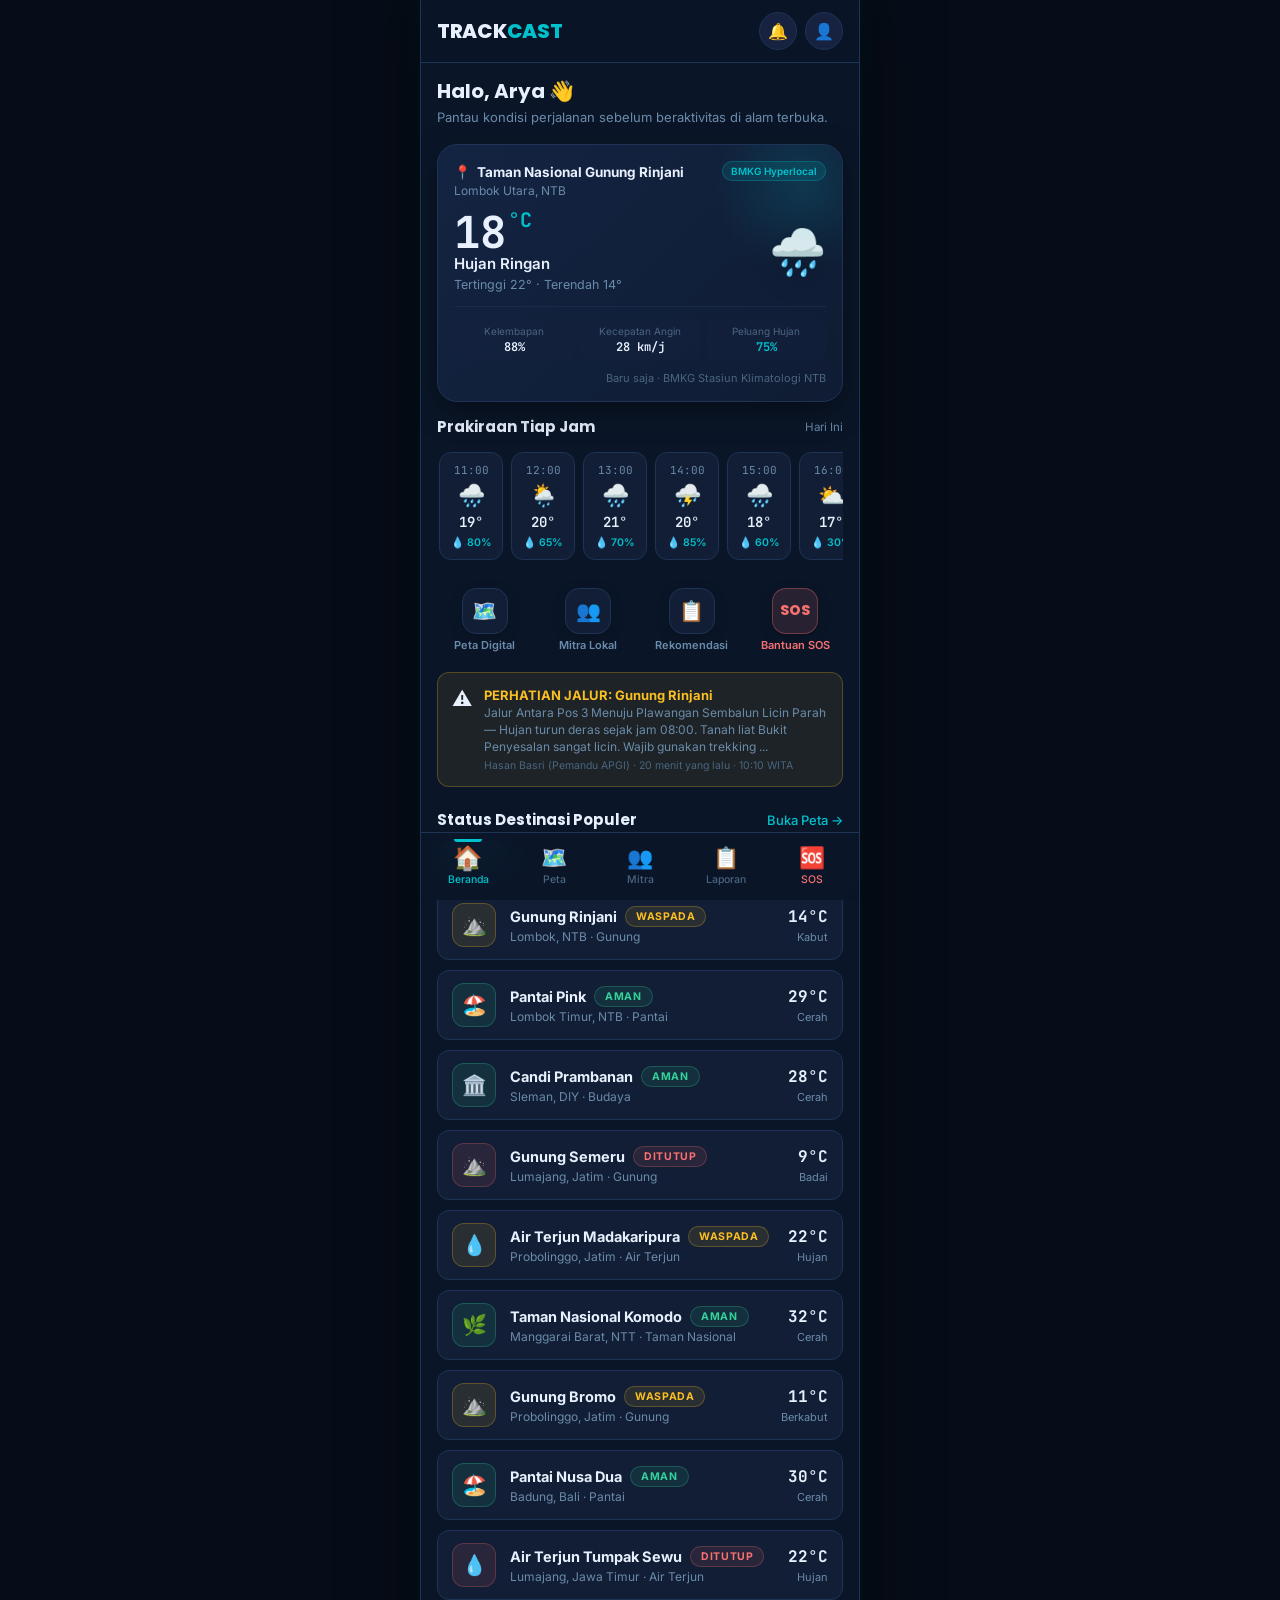
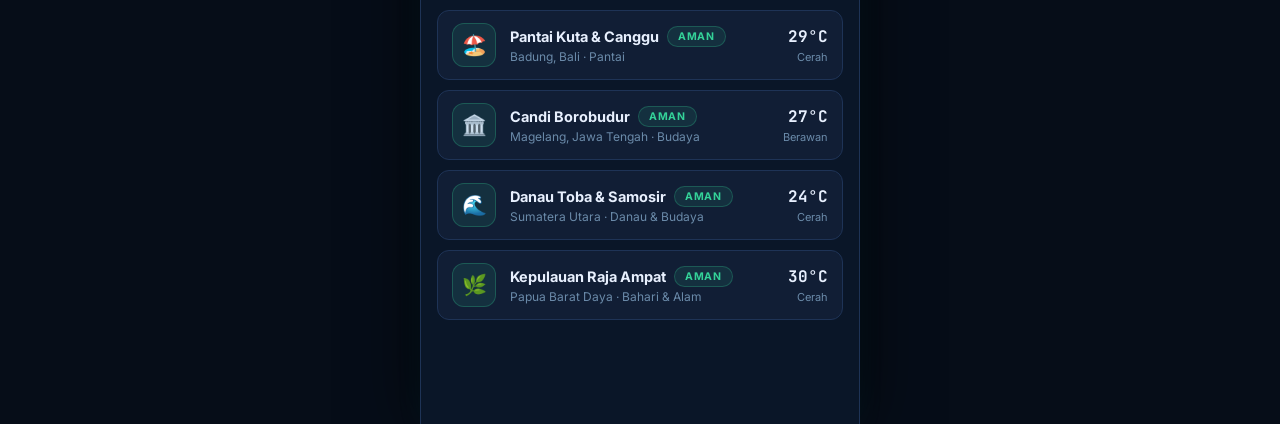
==== index.html @ e10a1518 "Initial commit: TrackCast delivery tracking application" ====
<!DOCTYPE html>
<html lang="id">
<head>
  <meta charset="UTF-8">
  <meta name="viewport" content="width=device-width, initial-scale=1.0, maximum-scale=1.0, user-scalable=no">
  <title>TrackCast — Beranda Keselamatan & Cuaca</title>
  <meta name="description" content="Pantau cuaca hyperlocal BMKG dan status keselamatan destinasi wisata secara real-time.">
  <link rel="stylesheet" href="assets/css/global.css">
  <link rel="stylesheet" href="assets/css/home.css">
</head>
<body>
  <div class="app-shell">

    <!-- App Bar -->
    <header class="app-bar">
      <div class="app-bar-brand">
        <span class="brand-track">TRACK</span><span class="brand-cast">CAST</span>
      </div>
      <div class="app-bar-actions">
        <button class="icon-btn" aria-label="Notifikasi">🔔</button>
        <a href="auth.html" class="icon-btn" aria-label="Profil Pengguna">👤</a>
      </div>
    </header>

    <!-- Main Content -->
    <main class="main-content">
      
      <!-- Greeting Header -->
      <section style="margin-bottom: 16px;">
        <h1 id="user-greeting" style="font-size: 20px; font-weight: 700; margin-bottom: 4px;">Halo, Arya Pratama 👋</h1>
        <p style="font-size: 13px; color: var(--text-dim);">Pantau kondisi perjalanan sebelum beraktivitas di alam terbuka.</p>
      </section>

      <!-- Weather Hero Card -->
      <section class="weather-hero-card">
        <div class="weather-header">
          <div>
            <div class="location-tag">
              <span>📍</span>
              <span id="weather-location">Memuat lokasi...</span>
            </div>
            <div class="location-sub" id="weather-region">Lombok Utara, NTB</div>
          </div>
          <span class="source-badge">BMKG Hyperlocal</span>
        </div>

        <div class="weather-main-row">
          <div>
            <div class="temp-large">
              <span id="weather-temp">--</span><span class="temp-unit">°C</span>
            </div>
            <div class="weather-condition-text" id="weather-condition">Memuat...</div>
            <div class="weather-range" id="weather-range">Tertinggi --° · Terendah --°</div>
          </div>
          <div class="weather-icon-lg" id="weather-icon">🌧️</div>
        </div>

        <div class="weather-metrics-grid">
          <div class="metric-item">
            <span class="metric-label">Kelembapan</span>
            <span class="metric-value" id="weather-humidity">--%</span>
          </div>
          <div class="metric-item">
            <span class="metric-label">Kecepatan Angin</span>
            <span class="metric-value" id="weather-wind">-- km/j</span>
          </div>
          <div class="metric-item">
            <span class="metric-label">Peluang Hujan</span>
            <span class="metric-value" id="weather-rain" style="color: var(--primary);">--%</span>
          </div>
        </div>
        
        <div style="margin-top: 10px; font-size: 11px; color: var(--text-muted); text-align: right;" id="weather-updated">
          Pembaruan BMKG
        </div>
      </section>

      <!-- Hourly Forecast -->
      <section>
        <div class="section-header">
          <h2 class="section-title">Prakiraan Tiap Jam</h2>
          <span style="font-size: 11.5px; color: var(--text-dim);">Hari Ini</span>
        </div>
        <div class="forecast-scroll-wrap" id="hourly-forecast-list">
          <!-- Filled dynamically by JS -->
        </div>
      </section>

      <!-- Quick Action Shortcuts -->
      <section>
        <div class="quick-action-grid">
          <a href="map.html" class="quick-action-item">
            <div class="quick-icon-box">🗺️</div>
            <span class="quick-label">Peta Digital</span>
          </a>
          <a href="partners.html" class="quick-action-item">
            <div class="quick-icon-box">👥</div>
            <span class="quick-label">Mitra Lokal</span>
          </a>
          <a href="reports.html" class="quick-action-item">
            <div class="quick-icon-box">📋</div>
            <span class="quick-label">Rekomendasi</span>
          </a>
          <a href="sos.html" class="quick-action-item sos">
            <div class="quick-icon-box">SOS</div>
            <span class="quick-label" style="color: var(--danger);">Bantuan SOS</span>
          </a>
        </div>
      </section>

      <!-- Alert Feed Banner -->
      <section id="home-alert-feed">
        <!-- Rendered by JS -->
      </section>

      <!-- Destinasi & Status Keselamatan -->
      <section>
        <div class="section-header">
          <h2 class="section-title">Status Destinasi Populer</h2>
          <a href="map.html" class="section-link">Buka Peta &rarr;</a>
        </div>

        <!-- Filter Chips -->
        <div class="chip-row" style="margin-bottom: 14px;">
          <button type="button" class="chip active" data-category="semua">Semua</button>
          <button type="button" class="chip" data-category="gunung">Gunung</button>
          <button type="button" class="chip" data-category="pantai">Pantai</button>
          <button type="button" class="chip" data-category="air_terjun">Air Terjun</button>
          <button type="button" class="chip" data-category="taman_nasional">Taman Nasional</button>
          <button type="button" class="chip" data-category="budaya">Budaya</button>
        </div>

        <!-- List Cards -->
        <div class="destination-list" id="destination-list">
          <!-- Populated by JS -->
        </div>
      </section>

    </main>

    <!-- Quick Destination Modal -->
    <div id="modal-overlay" class="modal-overlay" style="display: none;"></div>
    <div id="quick-dest-modal" class="modal-sheet" style="display: none;">
      <div class="sheet-handle"></div>
      <div style="display: flex; justify-content: space-between; align-items: flex-start; margin-bottom: 12px;">
        <div>
          <h3 id="modal-dest-name" style="font-size: 18px; margin-bottom: 2px;">Nama Destinasi</h3>
          <p id="modal-dest-region" style="font-size: 12.5px; color: var(--text-dim);">Wilayah</p>
        </div>
        <div id="modal-badge-container"></div>
      </div>

      <div style="background: var(--card-2); border-radius: var(--r); padding: 12px; margin-bottom: 14px; font-size: 13px;">
        <div style="display: flex; justify-content: space-between; margin-bottom: 6px;">
          <span style="color: var(--text-dim);">Kondisi Cuaca:</span>
          <span id="modal-dest-weather" style="font-weight: 600;">--</span>
        </div>
        <div style="display: flex; justify-content: space-between;">
          <span style="color: var(--text-dim);">Angin & Udara:</span>
          <span id="modal-dest-wind" style="font-weight: 600;">--</span>
        </div>
      </div>

      <div style="margin-bottom: 14px;">
        <div style="font-size: 12.5px; font-weight: 700; color: var(--text); margin-bottom: 4px;">Peringatan Operasional:</div>
        <div id="modal-dest-headline" style="font-size: 13px; color: var(--primary); font-weight: 600; margin-bottom: 6px;">--</div>
        <p id="modal-dest-notes" style="font-size: 12.5px; color: var(--text-dim); line-height: 1.5;">--</p>
      </div>

      <div id="modal-dest-source" style="font-size: 11px; color: var(--text-muted); margin-bottom: 18px;">
        Sumber: BMKG + Mitra
      </div>

      <div style="display: flex; gap: 10px;">
        <button type="button" class="btn btn-secondary" id="modal-close-btn" style="flex: 1;">Tutup</button>
        <a href="map.html" class="btn btn-primary" id="modal-go-map" style="flex: 1; text-align: center;">Lihat di Peta</a>
      </div>
    </div>

    <!-- Bottom Navigation -->
    <nav class="bottom-nav" aria-label="Navigasi Utama">
      <a href="index.html" class="nav-item active" aria-current="page">
        <span class="nav-icon">🏠</span>
        <span class="nav-label">Beranda</span>
      </a>
      <a href="map.html" class="nav-item">
        <span class="nav-icon">🗺️</span>
        <span class="nav-label">Peta</span>
      </a>
      <a href="partners.html" class="nav-item">
        <span class="nav-icon">👥</span>
        <span class="nav-label">Mitra</span>
      </a>
      <a href="reports.html" class="nav-item">
        <span class="nav-icon">📋</span>
        <span class="nav-label">Laporan</span>
      </a>
      <a href="sos.html" class="nav-item nav-item--sos">
        <span class="nav-icon">🆘</span>
        <span class="nav-label">SOS</span>
      </a>
    </nav>

  </div>

  <script src="assets/js/mock-data.js"></script>
  <script src="assets/js/home.js"></script>
</body>
</html>
---- assets/css/global.css ----
/* ══════════════════════════════════════════════════════════════════
   GLOBAL.CSS — TrackCast Design System
   Import this file first on every page, before page-specific CSS.
══════════════════════════════════════════════════════════════════ */

@import url('https://fonts.googleapis.com/css2?family=Poppins:wght@400;600;700;800&family=Inter:wght@400;500;600&family=JetBrains+Mono:wght@400;500&display=swap');

*, *::before, *::after { box-sizing: border-box; margin: 0; padding: 0; }

/* ── DESIGN TOKENS ─────────────────────────────────────────────── */
:root {
  /* Backgrounds */
  --bg:          #0A1628;
  --bg-mid:      #0D1B30;
  --card:        #111E35;
  --card-2:      #162240;
  --card-3:      #1A2F52;
  /* Borders */
  --border:      #1E3356;
  --border-2:    #243d68;
  /* Text */
  --text:        #E8F0FE;
  --text-dim:    #6B8BAA;
  --text-muted:  #4A6580;
  /* Brand */
  --primary:     #00C2CC;
  --primary-dk:  #0099A8;
  --primary-glow:rgba(0,194,204,0.18);
  /* Status */
  --safe:        #34D399;
  --safe-bg:     rgba(52,211,153,0.10);
  --safe-border: rgba(52,211,153,0.25);
  --warn:        #FBBF24;
  --warn-bg:     rgba(251,191,36,0.10);
  --warn-border: rgba(251,191,36,0.25);
  --danger:      #F87171;
  --danger-bg:   rgba(248,113,113,0.10);
  --danger-border:rgba(248,113,113,0.25);
  /* Radius */
  --r-xs:  6px;
  --r-sm:  8px;
  --r:     12px;
  --r-md:  14px;
  --r-lg:  20px;
  --r-xl:  24px;
  /* Shadows */
  --shadow-sm: 0 2px 8px rgba(0,0,0,0.3);
  --shadow:    0 4px 20px rgba(0,0,0,0.4);
  --shadow-lg: 0 8px 40px rgba(0,0,0,0.5);
  /* Z-index */
  --z-bar:   100;
  --z-nav:   100;
  --z-modal: 200;
  --z-toast: 300;
  /* Safe Area Insets */
  --sat: env(safe-area-inset-top, 0px);
  --sab: env(safe-area-inset-bottom, 0px);
  --sal: env(safe-area-inset-left, 0px);
  --sar: env(safe-area-inset-right, 0px);
  --app-max-width: 440px;
}

/* ── BASE ──────────────────────────────────────────────────────── */
html {
  font-size: 16px;
  scroll-behavior: smooth;
  -webkit-text-size-adjust: 100%;
}
html, body {
  height: 100%;
  font-family: 'Inter', sans-serif;
  background: #060D18;
  color: var(--text);
  -webkit-font-smoothing: antialiased;
  -moz-osx-font-smoothing: grayscale;
}
body {
  min-height: 100svh;
  overflow-x: hidden;
  background-color: #060D18;
}

/* Mobile tap ergonomics */
button, a, input, select, textarea {
  touch-action: manipulation;
  -webkit-tap-highlight-color: transparent;
}

/* ── TYPOGRAPHY ────────────────────────────────────────────────── */
h1, h2, h3 { font-family: 'Poppins', sans-serif; font-weight: 700; line-height: 1.2; }
h1 { font-size: 22px; }
h2 { font-size: 18px; }
h3 { font-size: 15px; font-weight: 600; }
p  { line-height: 1.6; }
a  { color: var(--primary); text-decoration: none; transition: opacity 0.2s; }
a:hover { opacity: 0.8; }
button { cursor: pointer; }

.mono { font-family: 'JetBrains Mono', monospace; }

/* ── BACKGROUND ────────────────────────────────────────────────── */
.bg-gradient {
  background:
    radial-gradient(ellipse 80% 50% at 50% -10%, rgba(0,194,204,0.09) 0%, transparent 60%),
    var(--bg);
}

/* ── APP SHELL (Mobile-first container) ─────────────────────────── */
.app-shell {
  display: flex;
  flex-direction: column;
  min-height: 100svh;
  width: 100%;
  max-width: var(--app-max-width);
  margin: 0 auto;
  position: relative;
  background: var(--bg);
  box-shadow: 0 0 60px rgba(0, 0, 0, 0.7), 0 0 25px rgba(0, 194, 204, 0.07);
  border-left: 1px solid var(--border);
  border-right: 1px solid var(--border);
}

@media (max-width: 480px) {
  .app-shell {
    max-width: 100%;
    border-left: none;
    border-right: none;
    box-shadow: none;
  }
}

/* ── APP BAR ───────────────────────────────────────────────────── */
.app-bar {
  position: sticky;
  top: 0;
  z-index: var(--z-bar);
  display: flex;
  align-items: center;
  justify-content: space-between;
  padding: calc(12px + var(--sat)) 16px 12px;
  background: rgba(10,22,40,0.92);
  backdrop-filter: blur(16px);
  -webkit-backdrop-filter: blur(16px);
  border-bottom: 1px solid var(--border);
}
.app-bar-brand {
  font-family: 'Poppins', sans-serif;
  font-size: 20px;
  font-weight: 800;
  letter-spacing: -0.3px;
  line-height: 1;
}
.brand-track { color: var(--text); }
.brand-cast  { color: var(--primary); }
.app-bar-title {
  font-family: 'Poppins', sans-serif;
  font-size: 17px;
  font-weight: 700;
  flex: 1;
  text-align: center;
}
.app-bar-actions { display: flex; gap: 8px; align-items: center; }

.icon-btn {
  width: 38px; height: 38px;
  display: flex; align-items: center; justify-content: center;
  background: var(--card-2);
  border: 1px solid var(--border);
  border-radius: 50%;
  font-size: 16px;
  transition: background 0.2s, border-color 0.2s;
  flex-shrink: 0;
}
.icon-btn:hover { background: var(--card-3); border-color: var(--border-2); }

/* ── MAIN CONTENT ──────────────────────────────────────────────── */
.main-content {
  flex: 1;
  padding: 16px 16px calc(84px + var(--sab));
  overflow-y: auto;
  -webkit-overflow-scrolling: touch;
}

/* ── BOTTOM NAVIGATION ─────────────────────────────────────────── */
.bottom-nav {
  position: fixed;
  bottom: 0;
  left: 50%;
  transform: translateX(-50%);
  width: 100%;
  max-width: var(--app-max-width);
  z-index: var(--z-nav);
  display: flex;
  background: rgba(11,21,40,0.96);
  backdrop-filter: blur(16px);
  -webkit-backdrop-filter: blur(16px);
  border-top: 1px solid var(--border);
  padding: 6px 4px calc(8px + var(--sab));
  border-left: 1px solid var(--border);
  border-right: 1px solid var(--border);
}

@media (max-width: 480px) {
  .bottom-nav {
    left: 0;
    transform: none;
    max-width: 100%;
    border-left: none;
    border-right: none;
  }
}

.nav-item {
  flex: 1;
  display: flex;
  min-height: 48px;
  flex-direction: column;
  align-items: center;
  gap: 3px;
  padding: 6px 4px;
  text-decoration: none;
  position: relative;
}
.nav-icon  { font-size: 21px; transition: transform 0.2s; display: block; }
.nav-label {
  font-size: 10.5px;
  font-weight: 500;
  color: var(--text-muted);
  transition: color 0.2s;
}
.nav-item.active .nav-label { color: var(--primary); }
.nav-item.active .nav-icon  { transform: scale(1.12); }
.nav-item.active::before {
  content: '';
  position: absolute;
  top: 0; left: 50%; transform: translateX(-50%);
  width: 28px; height: 2.5px;
  background: var(--primary);
  border-radius: 0 0 3px 3px;
}
.nav-item--sos .nav-label { color: var(--danger); }
.nav-item--sos.active::before { background: var(--danger); }
.nav-item--sos.active .nav-label { color: var(--danger); }

/* ── STATUS BADGE ──────────────────────────────────────────────── */
.badge {
  display: inline-flex;
  align-items: center;
  gap: 4px;
  padding: 3px 10px;
  border-radius: 20px;
  font-size: 10.5px;
  font-weight: 700;
  letter-spacing: 0.06em;
  text-transform: uppercase;
  flex-shrink: 0;
}
.badge--safe   { background: var(--safe-bg);   color: var(--safe);   border: 1px solid var(--safe-border); }
.badge--warn   { background: var(--warn-bg);   color: var(--warn);   border: 1px solid var(--warn-border); }
.badge--danger { background: var(--danger-bg); color: var(--danger); border: 1px solid var(--danger-border); }
.badge--info   { background: var(--primary-glow); color: var(--primary); border: 1px solid rgba(0,194,204,0.25); }
.badge--ai     { background: linear-gradient(135deg,rgba(0,194,204,0.15),rgba(100,60,200,0.1));
                 color: var(--primary); border: 1px solid rgba(0,194,204,0.25); }

/* ── CARD ──────────────────────────────────────────────────────── */
.card {
  background: var(--card);
  border: 1px solid var(--border);
  border-radius: var(--r-md);
  overflow: hidden;
  transition: border-color 0.2s, transform 0.2s;
}
.card:hover { border-color: var(--border-2); }
.card-body  { padding: 16px; }

/* ── SECTION HEADER ────────────────────────────────────────────── */
.section-header {
  display: flex;
  align-items: center;
  justify-content: space-between;
  margin-bottom: 12px;
}
.section-title { font-size: 15px; font-weight: 700; }
.section-link  { font-size: 13px; color: var(--primary); font-weight: 500; }

/* ── CHIP FILTER ROW ───────────────────────────────────────────── */
.chip-row {
  display: flex;
  gap: 8px;
  overflow-x: auto;
  scrollbar-width: none;
  padding-bottom: 4px;
  -ms-overflow-style: none;
}
.chip-row::-webkit-scrollbar { display: none; }
.chip {
  flex-shrink: 0;
  padding: 7px 14px;
  border-radius: 20px;
  font-size: 13px;
  font-weight: 500;
  border: 1.5px solid var(--border);
  background: var(--card-2);
  color: var(--text-dim);
  transition: all 0.2s;
  white-space: nowrap;
}
.chip.active {
  background: var(--primary);
  border-color: var(--primary);
  color: #001820;
  font-weight: 600;
}
.chip:hover:not(.active) { border-color: var(--border-2); color: var(--text); }

/* ── SEARCH BAR ────────────────────────────────────────────────── */
.search-bar {
  display: flex;
  align-items: center;
  gap: 10px;
  background: var(--card-2);
  border: 1.5px solid var(--border);
  border-radius: var(--r);
  padding: 11px 14px;
  transition: border-color 0.2s;
}
.search-bar:focus-within { border-color: var(--primary); box-shadow: 0 0 0 3px var(--primary-glow); }
.search-bar input {
  flex: 1; background: none; border: none; outline: none;
  color: var(--text); font-family: 'Inter', sans-serif; font-size: 14px;
}
.search-bar input::placeholder { color: var(--text-muted); }
.search-icon { font-size: 16px; color: var(--text-muted); flex-shrink: 0; }

/* ── HORIZONTAL SCROLL ─────────────────────────────────────────── */
.scroll-x {
  display: flex; gap: 12px;
  overflow-x: auto; scrollbar-width: none;
  padding-bottom: 4px; -ms-overflow-style: none;
}
.scroll-x::-webkit-scrollbar { display: none; }

/* ── DATA SOURCE ────────────────────────────────────────────────── */
.data-source {
  font-family: 'JetBrains Mono', monospace;
  font-size: 10px; color: var(--text-muted);
  letter-spacing: 0.02em;
}

/* ── DIVIDER ───────────────────────────────────────────────────── */
.divider { height: 1px; background: var(--border); margin: 16px 0; }

/* ── MODAL / BOTTOM SHEET ──────────────────────────────────────── */
.modal-overlay {
  position: fixed; inset: 0;
  background: rgba(5,12,25,0.75);
  backdrop-filter: blur(4px);
  -webkit-backdrop-filter: blur(4px);
  z-index: var(--z-modal);
}
.modal-sheet {
  position: fixed;
  bottom: 0;
  left: 50%;
  transform: translateX(-50%);
  width: 100%;
  max-width: var(--app-max-width);
  background: var(--card);
  border-radius: var(--r-xl) var(--r-xl) 0 0;
  border-top: 1px solid var(--border-2);
  padding: 16px 20px 36px;
  z-index: calc(var(--z-modal) + 1);
  max-height: 88svh;
  overflow-y: auto;
  box-shadow: 0 -8px 30px rgba(0,0,0,0.6);
  animation: slideUpModal 0.28s cubic-bezier(0.16, 1, 0.3, 1);
}
@keyframes slideUpModal {
  from { transform: translate(-50%, 100%); }
  to   { transform: translate(-50%, 0); }
}
.sheet-handle, .modal-handle {
  width: 36px; height: 4px;
  background: var(--border-2);
  border-radius: 2px;
  margin: 0 auto 16px;
}

/* ── FORM ELEMENTS ─────────────────────────────────────────────── */
.form-group {
  display: flex;
  flex-direction: column;
  gap: 6px;
  margin-bottom: 14px;
}

.form-label {
  font-size: 11.5px;
  font-weight: 700;
  color: var(--text-dim);
  text-transform: uppercase;
  letter-spacing: 0.05em;
  display: block;
}

.form-input {
  width: 100%;
  background: var(--card-2);
  border: 1.5px solid var(--border);
  border-radius: var(--r);
  color: var(--text);
  font-family: 'Inter', sans-serif;
  font-size: 13.5px;
  padding: 11px 14px;
  outline: none;
  transition: border-color 0.2s, box-shadow 0.2s, background 0.2s;
  box-sizing: border-box;
}

.form-input:focus {
  border-color: var(--primary);
  background: var(--card-3);
  box-shadow: 0 0 0 3px var(--primary-glow);
}

.form-input::placeholder {
  color: var(--text-muted);
}

/* Custom Select Dropdown Styling */
select.form-input {
  appearance: none;
  -webkit-appearance: none;
  -moz-appearance: none;
  background-image: url("data:image/svg+xml,%3Csvg xmlns='http://www.w3.org/2000/svg' width='16' height='16' viewBox='0 0 24 24' fill='none' stroke='%2300C2CC' stroke-width='2.5' stroke-linecap='round' stroke-linejoin='round'%3E%3Cpolyline points='6 9 12 15 18 9'%3E%3C/polyline%3E%3C/svg%3E");
  background-repeat: no-repeat;
  background-position: right 14px center;
  background-size: 16px 16px;
  padding-right: 38px;
  cursor: pointer;
}

select.form-input option {
  background: #0D1B30;
  color: #E8F0FE;
  padding: 10px;
}

textarea.form-input {
  resize: vertical;
  min-height: 84px;
  line-height: 1.5;
}

/* Floating Action Button for Report */
.btn-new-report-fab {
  display: flex;
  align-items: center;
  justify-content: center;
  gap: 8px;
  width: 100%;
  padding: 13px;
  background: linear-gradient(135deg, #00C2CC 0%, #0099A8 100%);
  color: #FFFFFF;
  border: none;
  border-radius: var(--r);
  font-family: 'Poppins', sans-serif;
  font-size: 14px;
  font-weight: 700;
  cursor: pointer;
  margin-bottom: 18px;
  box-shadow: 0 4px 16px rgba(0, 194, 204, 0.3);
  transition: transform 0.2s, box-shadow 0.2s;
}

.btn-new-report-fab:hover {
  transform: translateY(-1px);
  box-shadow: 0 6px 20px rgba(0, 194, 204, 0.4);
}

/* ── BUTTON STYLES ─────────────────────────────────────────────── */
.btn {
  display: inline-flex;
  align-items: center;
  justify-content: center;
  padding: 12px 18px;
  border-radius: var(--r-sm);
  font-family: 'Poppins', sans-serif;
  font-size: 14px;
  font-weight: 600;
  text-decoration: none;
  cursor: pointer;
  border: none;
  transition: all 0.2s ease;
}

.btn-primary {
  display: inline-flex; align-items: center; justify-content: center;
  padding: 12px 18px;
  background: linear-gradient(135deg, #00B5BE 0%, #007e9e 100%);
  border: none; border-radius: var(--r-sm);
  color: #fff; font-family: 'Poppins', sans-serif;
  font-size: 14px; font-weight: 700; letter-spacing: 0.3px;
  transition: transform 0.15s, box-shadow 0.2s, filter 0.2s;
  box-shadow: 0 4px 16px rgba(0,178,190,0.3);
  position: relative; overflow: hidden;
}
.btn-primary::after {
  content: ''; position: absolute; inset: 0;
  background: linear-gradient(135deg,rgba(255,255,255,0.1) 0%, transparent 60%);
  pointer-events: none;
}
.btn-primary:hover { transform: translateY(-1px); box-shadow: 0 6px 24px rgba(0,178,190,0.4); filter: brightness(1.06); }
.btn-primary:active { transform: translateY(0); }

.btn-secondary {
  background: var(--card-2);
  border: 1px solid var(--border);
  color: var(--text);
}
.btn-secondary:hover {
  background: var(--card-3);
  border-color: var(--border-2);
}

/* ── UTILITY CLASSES ───────────────────────────────────────────── */
.flex         { display: flex; }
.flex-col     { flex-direction: column; }
.items-center { align-items: center; }
.justify-between { justify-content: space-between; }
.gap-4   { gap: 4px; }  .gap-8  { gap: 8px; }
.gap-12  { gap: 12px; } .gap-16 { gap: 16px; }
.mt-4  { margin-top: 4px; }   .mt-8  { margin-top: 8px; }
.mt-12 { margin-top: 12px; }  .mt-16 { margin-top: 16px; }
.mb-8  { margin-bottom: 8px; } .mb-16 { margin-bottom: 16px; }
.w-full { width: 100%; }
.text-sm    { font-size: 13px; }
.text-xs    { font-size: 11px; }
.text-dim   { color: var(--text-dim); }
.text-muted { color: var(--text-muted); }
.text-primary { color: var(--primary); }
.text-safe    { color: var(--safe); }
.text-warn    { color: var(--warn); }
.text-danger  { color: var(--danger); }
.font-bold     { font-weight: 700; }
.font-semibold { font-weight: 600; }
.text-center   { text-align: center; }
.truncate { white-space: nowrap; overflow: hidden; text-overflow: ellipsis; }

/* ── MOBILE RESPONSIVE (max-width: 480px) ──────────────────────── */
@media (max-width: 480px) {
  .modal-sheet {
    max-width: 100%;
    padding: 14px 16px 28px;
  }
  
  .main-content {
    padding: 12px 12px calc(76px + var(--sab));
  }
  
  .app-bar {
    padding: calc(10px + var(--sat)) 12px 10px;
  }
  
  .app-bar-brand {
    font-size: 17px;
  }
  
  .icon-btn {
    width: 34px;
    height: 34px;
    font-size: 14px;
  }
  
  .bottom-nav {
    padding: 4px 2px calc(6px + var(--sab));
  }
  
  .nav-item {
    min-height: 44px;
    padding: 4px 2px;
  }
  
  .nav-icon {
    font-size: 19px;
  }
  
  .nav-label {
    font-size: 9.5px;
  }
  
  .chip {
    padding: 6px 12px;
    font-size: 12px;
  }
  
  .btn {
    padding: 10px 16px;
    font-size: 13px;
  }
  
  .btn-primary {
    padding: 10px 16px;
    font-size: 13px;
  }
}
---- assets/css/home.css ----
/* ══════════════════════════════════════════════════════════════════
   HOME.CSS — TrackCast Beranda Screen
   ══════════════════════════════════════════════════════════════════ */

/* Hero Weather Card */
.weather-hero-card {
  background: linear-gradient(135deg, #132442 0%, #0F1C33 100%);
  border: 1px solid var(--border);
  border-radius: var(--r-lg);
  padding: 16px;
  position: relative;
  overflow: hidden;
  margin-bottom: 16px;
  box-shadow: 0 10px 30px rgba(0, 0, 0, 0.4);
}

@media (max-width: 480px) {
  .weather-hero-card {
    padding: 14px;
    margin-bottom: 14px;
  }
}

.weather-hero-card::after {
  content: '';
  position: absolute;
  top: -50px;
  right: -50px;
  width: 180px;
  height: 180px;
  background: radial-gradient(circle, rgba(0, 194, 204, 0.15) 0%, transparent 70%);
  pointer-events: none;
}

.weather-header {
  display: flex;
  justify-content: space-between;
  align-items: flex-start;
  margin-bottom: 12px;
}

.location-tag {
  display: inline-flex;
  align-items: center;
  gap: 6px;
  font-size: 13.5px;
  font-weight: 700;
  color: var(--text);
}

.location-sub {
  font-size: 12px;
  color: var(--text-dim);
  margin-top: 2px;
}

.source-badge {
  font-size: 10px;
  font-weight: 600;
  padding: 3px 8px;
  background: rgba(0, 194, 204, 0.12);
  color: var(--primary);
  border-radius: 12px;
  border: 1px solid rgba(0, 194, 204, 0.25);
}

/* Weather Main Display */
.weather-main-row {
  display: flex;
  align-items: center;
  justify-content: space-between;
  margin: 12px 0 14px;
}

.temp-large {
  font-family: 'JetBrains Mono', monospace;
  font-size: 44px;
  font-weight: 700;
  color: var(--text);
  line-height: 1;
  display: flex;
  align-items: flex-start;
}

.temp-unit {
  font-size: 20px;
  color: var(--primary);
  margin-left: 2px;
}

.weather-icon-lg {
  font-size: 46px;
  filter: drop-shadow(0 4px 12px rgba(0, 0, 0, 0.3));
}

@media (max-width: 480px) {
  .temp-large {
    font-size: 38px;
  }
  
  .temp-unit {
    font-size: 18px;
  }
  
  .weather-icon-lg {
    font-size: 40px;
  }
}

.weather-condition-text {
  font-size: 15px;
  font-weight: 600;
  color: var(--text);
  margin-bottom: 4px;
}

.weather-range {
  font-size: 12.5px;
  color: var(--text-dim);
}

/* Weather Metrics Grid */
.weather-metrics-grid {
  display: grid;
  grid-template-columns: repeat(3, 1fr);
  gap: 6px;
  padding-top: 12px;
  border-top: 1px solid rgba(30, 51, 86, 0.6);
}

.metric-item {
  display: flex;
  flex-direction: column;
  align-items: center;
  text-align: center;
  padding: 6px 4px;
  background: rgba(22, 34, 64, 0.4);
  border-radius: var(--r-sm);
}

.metric-label {
  font-size: 10px;
  color: var(--text-muted);
  margin-bottom: 2px;
}

.metric-value {
  font-family: 'JetBrains Mono', monospace;
  font-size: 12px;
  font-weight: 600;
  color: var(--text);
}

@media (max-width: 480px) {
  .weather-metrics-grid {
    gap: 4px;
    padding-top: 10px;
  }
  
  .metric-item {
    padding: 5px 3px;
  }
  
  .metric-label {
    font-size: 9px;
  }
  
  .metric-value {
    font-size: 11px;
  }
}

/* Hourly Forecast Horizontal Scroll */
.forecast-scroll-wrap {
  display: flex;
  gap: 8px;
  overflow-x: auto;
  scrollbar-width: none;
  padding: 4px 2px 12px;
  margin-bottom: 16px;
  -ms-overflow-style: none;
}

.forecast-scroll-wrap::-webkit-scrollbar {
  display: none;
}

.forecast-col {
  flex: 0 0 64px;
  background: var(--card);
  border: 1px solid var(--border);
  border-radius: var(--r);
  padding: 10px 6px;
  display: flex;
  flex-direction: column;
  align-items: center;
  gap: 5px;
  transition: transform 0.2s, border-color 0.2s;
}

@media (max-width: 480px) {
  .forecast-scroll-wrap {
    gap: 6px;
    padding: 4px 2px 10px;
    margin-bottom: 14px;
  }
  
  .forecast-col {
    flex: 0 0 58px;
    padding: 8px 5px;
    gap: 4px;
  }
  
  .forecast-time {
    font-size: 10px;
  }
  
  .forecast-icon {
    font-size: 19px;
  }
  
  .forecast-temp {
    font-size: 13px;
  }
  
  .forecast-rain {
    font-size: 9.5px;
  }
}

.forecast-col:hover {
  border-color: var(--primary);
  transform: translateY(-2px);
}

.forecast-time {
  font-size: 11px;
  color: var(--text-dim);
  font-family: 'JetBrains Mono', monospace;
}

.forecast-icon {
  font-size: 22px;
}

.forecast-temp {
  font-family: 'JetBrains Mono', monospace;
  font-size: 14px;
  font-weight: 600;
  color: var(--text);
}

.forecast-rain {
  font-size: 10.5px;
  color: var(--primary);
  font-weight: 600;
}

/* Quick Action Grid */
.quick-action-grid {
  display: grid;
  grid-template-columns: repeat(4, 1fr);
  gap: 8px;
  margin-bottom: 20px;
}

.quick-action-item {
  display: flex;
  flex-direction: column;
  align-items: center;
  text-decoration: none;
  gap: 5px;
  transition: transform 0.2s;
}

.quick-action-item:hover {
  transform: translateY(-2px);
}

.quick-icon-box {
  width: 46px;
  height: 46px;
  border-radius: 14px;
  background: var(--card);
  border: 1px solid var(--border);
  display: flex;
  align-items: center;
  justify-content: center;
  font-size: 20px;
  box-shadow: 0 4px 12px rgba(0, 0, 0, 0.25);
  transition: border-color 0.2s, box-shadow 0.2s;
}

@media (max-width: 480px) {
  .quick-action-grid {
    gap: 6px;
    margin-bottom: 18px;
  }
  
  .quick-icon-box {
    width: 42px;
    height: 42px;
    border-radius: 12px;
    font-size: 18px;
  }
  
  .quick-label {
    font-size: 10px;
  }
}

.quick-action-item:hover .quick-icon-box {
  border-color: var(--primary);
  box-shadow: 0 6px 16px rgba(0, 194, 204, 0.2);
}

.quick-action-item.sos .quick-icon-box {
  background: rgba(248, 113, 113, 0.12);
  border-color: rgba(248, 113, 113, 0.35);
  color: var(--danger);
  font-size: 14px;
  font-weight: 800;
  font-family: 'Poppins', sans-serif;
}

.quick-action-item.sos:hover .quick-icon-box {
  background: rgba(248, 113, 113, 0.2);
  border-color: var(--danger);
  box-shadow: 0 6px 16px rgba(248, 113, 113, 0.25);
}

.quick-label {
  font-size: 11px;
  font-weight: 600;
  color: var(--text-dim);
  text-align: center;
  line-height: 1.2;
}

/* Destination Cards List */
.destination-list {
  display: flex;
  flex-direction: column;
  gap: 10px;
  margin-bottom: 20px;
}

.dest-card {
  background: var(--card);
  border: 1px solid var(--border);
  border-radius: var(--r);
  padding: 12px 14px;
  display: flex;
  align-items: center;
  justify-content: space-between;
  cursor: pointer;
  transition: all 0.2s;
  text-decoration: none;
}

@media (max-width: 480px) {
  .destination-list {
    gap: 8px;
    margin-bottom: 18px;
  }
  
  .dest-card {
    padding: 10px 12px;
  }
  
  .dest-main-info {
    gap: 10px;
  }
  
  .dest-status-indicator {
    width: 38px;
    height: 38px;
    border-radius: 10px;
    font-size: 17px;
  }
  
  .dest-name {
    font-size: 13px;
  }
  
  .dest-meta {
    font-size: 11px;
  }
  
  .dest-temp {
    font-size: 14px;
  }
  
  .dest-weather-label {
    font-size: 10px;
  }
}

.dest-card:hover {
  border-color: var(--border-2);
  transform: translateY(-2px);
  background: var(--card-2);
}

.dest-main-info {
  display: flex;
  align-items: center;
  gap: 14px;
}

.dest-status-indicator {
  width: 44px;
  height: 44px;
  border-radius: 12px;
  display: flex;
  align-items: center;
  justify-content: center;
  font-size: 20px;
  flex-shrink: 0;
}

.dest-status-indicator.safe {
  background: var(--safe-bg);
  border: 1px solid var(--safe-border);
}

.dest-status-indicator.warn {
  background: var(--warn-bg);
  border: 1px solid var(--warn-border);
}

.dest-status-indicator.danger {
  background: var(--danger-bg);
  border: 1px solid var(--danger-border);
}

.dest-text-group {
  display: flex;
  flex-direction: column;
  gap: 2px;
}

.dest-title-row {
  display: flex;
  align-items: center;
  gap: 8px;
}

.dest-name {
  font-size: 14.5px;
  font-weight: 700;
  color: var(--text);
}

.dest-meta {
  font-size: 12px;
  color: var(--text-dim);
}

.dest-right-stats {
  text-align: right;
  display: flex;
  flex-direction: column;
  align-items: flex-end;
  gap: 3px;
}

.dest-temp {
  font-family: 'JetBrains Mono', monospace;
  font-size: 16px;
  font-weight: 700;
  color: var(--text);
}

.dest-weather-label {
  font-size: 11px;
  color: var(--text-dim);
}

/* Recent Alert Banner */
.alert-feed-card {
  background: rgba(251, 191, 36, 0.08);
  border: 1px solid rgba(251, 191, 36, 0.25);
  border-radius: var(--r);
  padding: 14px;
  display: flex;
  gap: 12px;
  align-items: flex-start;
  margin-bottom: 24px;
}

.alert-feed-icon {
  font-size: 20px;
  flex-shrink: 0;
}

.alert-feed-content {
  flex: 1;
}

.alert-feed-title {
  font-size: 13px;
  font-weight: 700;
  color: var(--warn);
  margin-bottom: 2px;
}

.alert-feed-desc {
  font-size: 12px;
  color: var(--text-dim);
  line-height: 1.4;
}

.alert-feed-time {
  font-size: 10.5px;
  color: var(--text-muted);
  margin-top: 4px;
}
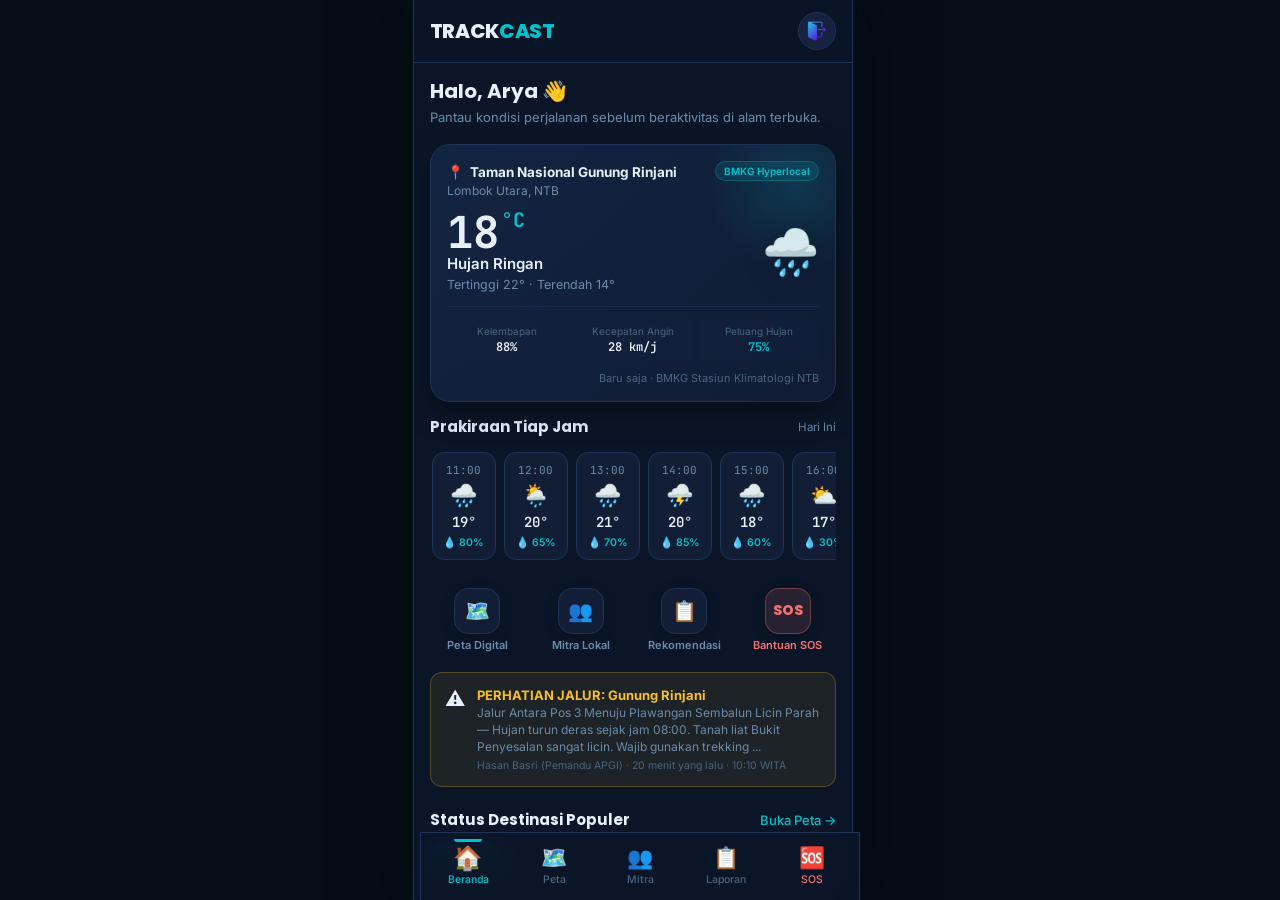
==== commit d51a6811: "done" ====
--- a/index.html
+++ b/index.html
@@ -17,8 +17,9 @@
         <span class="brand-track">TRACK</span><span class="brand-cast">CAST</span>
       </div>
       <div class="app-bar-actions">
-        <button class="icon-btn" aria-label="Notifikasi">🔔</button>
-        <a href="auth.html" class="icon-btn" aria-label="Profil Pengguna">👤</a>
+        <a href="auth.html" class="btn-logout" id="btn-logout" aria-label="Keluar">
+          <img src="assets/images/logout.png" alt="Logout" class="logout-icon">
+        </a>
       </div>
     </header>
 
--- a/assets/css/global.css
+++ b/assets/css/global.css
@@ -65,18 +65,22 @@
   font-size: 16px;
   scroll-behavior: smooth;
   -webkit-text-size-adjust: 100%;
-}
-html, body {
+  /* scrollbar-gutter: stable reserves scrollbar space on desktop so
+     the layout never shifts when a scrollbar appears or disappears. */
+  scrollbar-gutter: stable;
+  /* Lock html to viewport — body scroll is handled inside .main-content
+     to prevent the width jump that shifts the centered app-shell. */
   height: 100%;
+  overflow: hidden;
+}
+body {
+  height: 100svh;          /* exact viewport — never grows beyond screen */
+  overflow: hidden;        /* body NEVER scrolls; .main-content scrolls internally */
   font-family: 'Inter', sans-serif;
   background: #060D18;
   color: var(--text);
   -webkit-font-smoothing: antialiased;
   -moz-osx-font-smoothing: grayscale;
-}
-body {
-  min-height: 100svh;
-  overflow-x: hidden;
   background-color: #060D18;
 }
 
@@ -109,7 +113,8 @@
 .app-shell {
   display: flex;
   flex-direction: column;
-  min-height: 100svh;
+  height: 100svh;          /* fixed height — no layout shift across pages */
+  overflow: hidden;        /* clip overflow; .main-content handles internal scroll */
   width: 100%;
   max-width: var(--app-max-width);
   margin: 0 auto;
@@ -128,6 +133,14 @@
     box-shadow: none;
   }
 }
+
+/* ── APP SHELL MODIFIERS ──────────────────────────────────────────
+   Page-specific modifier classes extend .app-shell for special
+   layout needs. Each modifier is defined in its own page CSS file:
+     • .map-page-shell  → map.css   (fullscreen locked viewport)
+     • .sos-page-shell  → sos.css   (danger-tinted radial background)
+   Standard pages (index, reports, partners) use plain .app-shell.
+   ─────────────────────────────────────────────────────────────── */
 
 /* ── APP BAR ───────────────────────────────────────────────────── */
 .app-bar {
@@ -172,6 +185,69 @@
   flex-shrink: 0;
 }
 .icon-btn:hover { background: var(--card-3); border-color: var(--border-2); }
+
+/* ── LOGOUT BUTTON ─────────────────────────────────────────────── */
+/* Keyframe: icon slides right slightly on hover */
+@keyframes logoutSlide {
+  0%   { transform: translateX(0); }
+  40%  { transform: translateX(3px); }
+  70%  { transform: translateX(-1px); }
+  100% { transform: translateX(2px); }
+}
+
+/* Keyframe: subtle idle pulse to draw attention */
+@keyframes logoutPulse {
+  0%, 100% { opacity: 1; filter: brightness(1); }
+  50%       { opacity: 0.82; filter: brightness(1.15); }
+}
+
+.btn-logout {
+  display: flex;
+  align-items: center;
+  justify-content: center;
+  width: 38px;
+  height: 38px;
+  background: var(--card-2);
+  border: 1px solid var(--border);
+  border-radius: 50%;
+  flex-shrink: 0;
+  transition: background 0.2s, border-color 0.2s, box-shadow 0.2s;
+  animation: logoutPulse 3s ease-in-out infinite;
+}
+
+.btn-logout:hover {
+  background: rgba(248, 113, 113, 0.12);
+  border-color: rgba(248, 113, 113, 0.5);
+  box-shadow: 0 0 12px rgba(248, 113, 113, 0.2);
+  animation: none; /* stop idle pulse, show hover style */
+}
+
+.btn-logout:hover .logout-icon {
+  animation: logoutSlide 0.4s ease forwards;
+}
+
+.btn-logout:active {
+  transform: scale(0.92);
+}
+
+.logout-icon {
+  width: 20px;
+  height: 20px;
+  object-fit: contain;
+  display: block;
+  transition: filter 0.2s;
+}
+
+@media (max-width: 480px) {
+  .btn-logout {
+    width: 34px;
+    height: 34px;
+  }
+  .logout-icon {
+    width: 18px;
+    height: 18px;
+  }
+}
 
 /* ── MAIN CONTENT ──────────────────────────────────────────────── */
 .main-content {
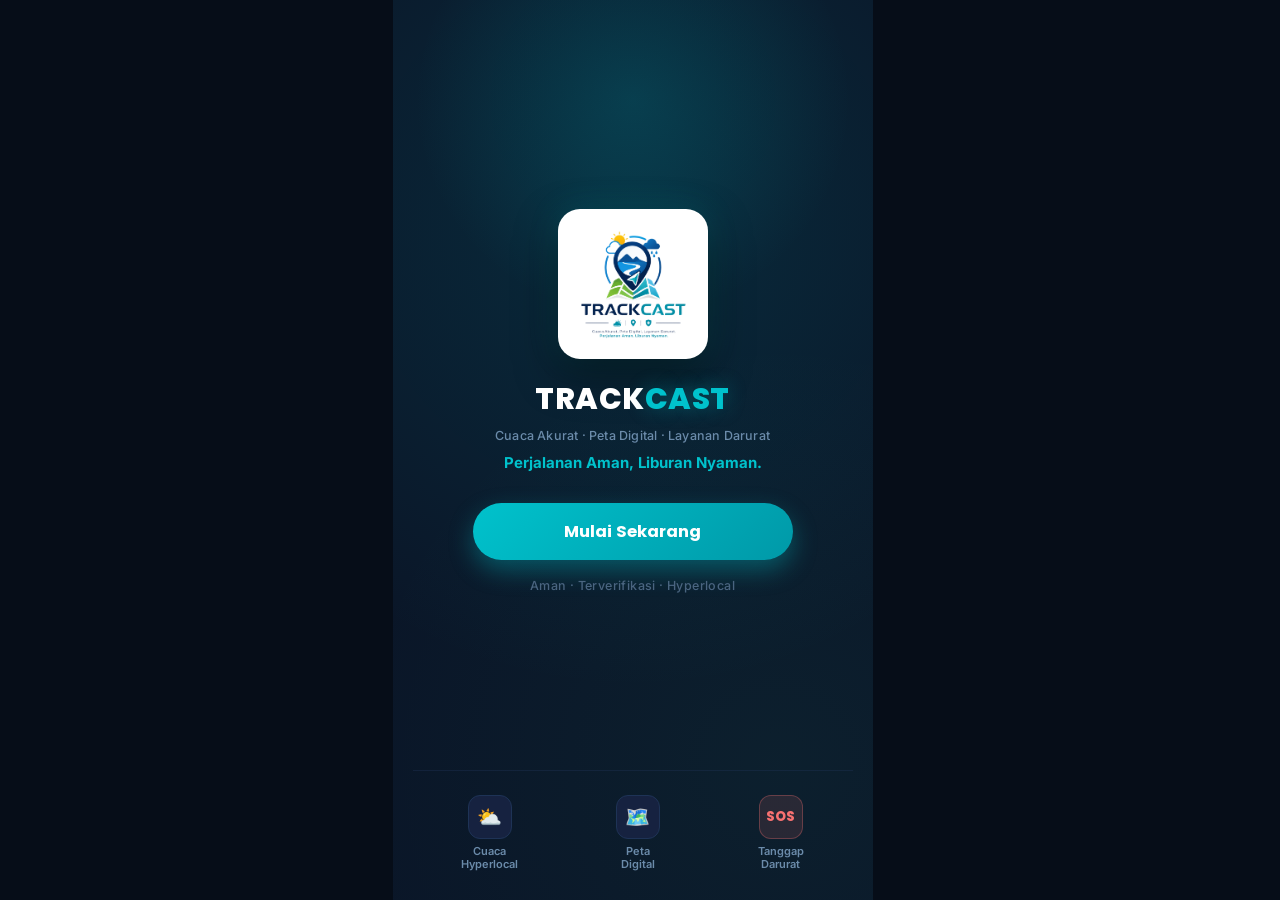
==== commit 716de0bc: "Rename landing.html to index.html" ====
--- a/index.html
+++ b/index.html
@@ -3,208 +3,58 @@
 <head>
   <meta charset="UTF-8">
   <meta name="viewport" content="width=device-width, initial-scale=1.0, maximum-scale=1.0, user-scalable=no">
-  <title>TrackCast — Beranda Keselamatan & Cuaca</title>
-  <meta name="description" content="Pantau cuaca hyperlocal BMKG dan status keselamatan destinasi wisata secara real-time.">
+  <title>TrackCast — Perjalanan Aman, Liburan Nyaman</title>
+  <meta name="description" content="Aplikasi keselamatan perjalanan wisata Indonesia: cuaca hyperlocal BMKG, peta digital status destinasi, dan tombol darurat SOS.">
   <link rel="stylesheet" href="assets/css/global.css">
-  <link rel="stylesheet" href="assets/css/home.css">
+  <link rel="stylesheet" href="assets/css/landing.css">
 </head>
 <body>
-  <div class="app-shell">
+  <div class="landing-shell">
+    
+    <!-- Central Brand & Splash -->
+    <main class="landing-content">
+      <!-- Logo Box -->
+      <div class="logo-box" aria-hidden="true">
+        <img src="assets/images/logo.png" alt="Logo TrackCast" class="logo-img">
+      </div>
 
-    <!-- App Bar -->
-    <header class="app-bar">
-      <div class="app-bar-brand">
+      <!-- Typography -->
+      <h1 class="landing-brand">
         <span class="brand-track">TRACK</span><span class="brand-cast">CAST</span>
-      </div>
-      <div class="app-bar-actions">
-        <a href="auth.html" class="btn-logout" id="btn-logout" aria-label="Keluar">
-          <img src="assets/images/logout.png" alt="Logout" class="logout-icon">
+      </h1>
+      
+      <p class="landing-sub">Cuaca Akurat · Peta Digital · Layanan Darurat</p>
+      <p class="landing-quote">Perjalanan Aman, Liburan Nyaman.</p>
+
+      <!-- Primary Action -->
+      <div class="landing-cta-wrap">
+        <a href="auth.html" id="btn-start" class="btn-landing-primary">
+          Mulai Sekarang
         </a>
       </div>
-    </header>
 
-    <!-- Main Content -->
-    <main class="main-content">
-      
-      <!-- Greeting Header -->
-      <section style="margin-bottom: 16px;">
-        <h1 id="user-greeting" style="font-size: 20px; font-weight: 700; margin-bottom: 4px;">Halo, Arya Pratama 👋</h1>
-        <p style="font-size: 13px; color: var(--text-dim);">Pantau kondisi perjalanan sebelum beraktivitas di alam terbuka.</p>
-      </section>
-
-      <!-- Weather Hero Card -->
-      <section class="weather-hero-card">
-        <div class="weather-header">
-          <div>
-            <div class="location-tag">
-              <span>📍</span>
-              <span id="weather-location">Memuat lokasi...</span>
-            </div>
-            <div class="location-sub" id="weather-region">Lombok Utara, NTB</div>
-          </div>
-          <span class="source-badge">BMKG Hyperlocal</span>
-        </div>
-
-        <div class="weather-main-row">
-          <div>
-            <div class="temp-large">
-              <span id="weather-temp">--</span><span class="temp-unit">°C</span>
-            </div>
-            <div class="weather-condition-text" id="weather-condition">Memuat...</div>
-            <div class="weather-range" id="weather-range">Tertinggi --° · Terendah --°</div>
-          </div>
-          <div class="weather-icon-lg" id="weather-icon">🌧️</div>
-        </div>
-
-        <div class="weather-metrics-grid">
-          <div class="metric-item">
-            <span class="metric-label">Kelembapan</span>
-            <span class="metric-value" id="weather-humidity">--%</span>
-          </div>
-          <div class="metric-item">
-            <span class="metric-label">Kecepatan Angin</span>
-            <span class="metric-value" id="weather-wind">-- km/j</span>
-          </div>
-          <div class="metric-item">
-            <span class="metric-label">Peluang Hujan</span>
-            <span class="metric-value" id="weather-rain" style="color: var(--primary);">--%</span>
-          </div>
-        </div>
-        
-        <div style="margin-top: 10px; font-size: 11px; color: var(--text-muted); text-align: right;" id="weather-updated">
-          Pembaruan BMKG
-        </div>
-      </section>
-
-      <!-- Hourly Forecast -->
-      <section>
-        <div class="section-header">
-          <h2 class="section-title">Prakiraan Tiap Jam</h2>
-          <span style="font-size: 11.5px; color: var(--text-dim);">Hari Ini</span>
-        </div>
-        <div class="forecast-scroll-wrap" id="hourly-forecast-list">
-          <!-- Filled dynamically by JS -->
-        </div>
-      </section>
-
-      <!-- Quick Action Shortcuts -->
-      <section>
-        <div class="quick-action-grid">
-          <a href="map.html" class="quick-action-item">
-            <div class="quick-icon-box">🗺️</div>
-            <span class="quick-label">Peta Digital</span>
-          </a>
-          <a href="partners.html" class="quick-action-item">
-            <div class="quick-icon-box">👥</div>
-            <span class="quick-label">Mitra Lokal</span>
-          </a>
-          <a href="reports.html" class="quick-action-item">
-            <div class="quick-icon-box">📋</div>
-            <span class="quick-label">Rekomendasi</span>
-          </a>
-          <a href="sos.html" class="quick-action-item sos">
-            <div class="quick-icon-box">SOS</div>
-            <span class="quick-label" style="color: var(--danger);">Bantuan SOS</span>
-          </a>
-        </div>
-      </section>
-
-      <!-- Alert Feed Banner -->
-      <section id="home-alert-feed">
-        <!-- Rendered by JS -->
-      </section>
-
-      <!-- Destinasi & Status Keselamatan -->
-      <section>
-        <div class="section-header">
-          <h2 class="section-title">Status Destinasi Populer</h2>
-          <a href="map.html" class="section-link">Buka Peta &rarr;</a>
-        </div>
-
-        <!-- Filter Chips -->
-        <div class="chip-row" style="margin-bottom: 14px;">
-          <button type="button" class="chip active" data-category="semua">Semua</button>
-          <button type="button" class="chip" data-category="gunung">Gunung</button>
-          <button type="button" class="chip" data-category="pantai">Pantai</button>
-          <button type="button" class="chip" data-category="air_terjun">Air Terjun</button>
-          <button type="button" class="chip" data-category="taman_nasional">Taman Nasional</button>
-          <button type="button" class="chip" data-category="budaya">Budaya</button>
-        </div>
-
-        <!-- List Cards -->
-        <div class="destination-list" id="destination-list">
-          <!-- Populated by JS -->
-        </div>
-      </section>
-
+      <p class="landing-features-text">Aman · Terverifikasi · Hyperlocal</p>
     </main>
 
-    <!-- Quick Destination Modal -->
-    <div id="modal-overlay" class="modal-overlay" style="display: none;"></div>
-    <div id="quick-dest-modal" class="modal-sheet" style="display: none;">
-      <div class="sheet-handle"></div>
-      <div style="display: flex; justify-content: space-between; align-items: flex-start; margin-bottom: 12px;">
-        <div>
-          <h3 id="modal-dest-name" style="font-size: 18px; margin-bottom: 2px;">Nama Destinasi</h3>
-          <p id="modal-dest-region" style="font-size: 12.5px; color: var(--text-dim);">Wilayah</p>
-        </div>
-        <div id="modal-badge-container"></div>
+    <!-- Bottom Feature Badges -->
+    <footer class="landing-footer">
+      <div class="feat-item">
+        <div class="feat-icon-box">⛅</div>
+        <span class="feat-label">Cuaca<br>Hyperlocal</span>
       </div>
-
-      <div style="background: var(--card-2); border-radius: var(--r); padding: 12px; margin-bottom: 14px; font-size: 13px;">
-        <div style="display: flex; justify-content: space-between; margin-bottom: 6px;">
-          <span style="color: var(--text-dim);">Kondisi Cuaca:</span>
-          <span id="modal-dest-weather" style="font-weight: 600;">--</span>
-        </div>
-        <div style="display: flex; justify-content: space-between;">
-          <span style="color: var(--text-dim);">Angin & Udara:</span>
-          <span id="modal-dest-wind" style="font-weight: 600;">--</span>
-        </div>
+      <div class="feat-item">
+        <div class="feat-icon-box">🗺️</div>
+        <span class="feat-label">Peta<br>Digital</span>
       </div>
-
-      <div style="margin-bottom: 14px;">
-        <div style="font-size: 12.5px; font-weight: 700; color: var(--text); margin-bottom: 4px;">Peringatan Operasional:</div>
-        <div id="modal-dest-headline" style="font-size: 13px; color: var(--primary); font-weight: 600; margin-bottom: 6px;">--</div>
-        <p id="modal-dest-notes" style="font-size: 12.5px; color: var(--text-dim); line-height: 1.5;">--</p>
+      <div class="feat-item">
+        <div class="feat-icon-box sos-box">SOS</div>
+        <span class="feat-label">Tanggap<br>Darurat</span>
       </div>
-
-      <div id="modal-dest-source" style="font-size: 11px; color: var(--text-muted); margin-bottom: 18px;">
-        Sumber: BMKG + Mitra
-      </div>
-
-      <div style="display: flex; gap: 10px;">
-        <button type="button" class="btn btn-secondary" id="modal-close-btn" style="flex: 1;">Tutup</button>
-        <a href="map.html" class="btn btn-primary" id="modal-go-map" style="flex: 1; text-align: center;">Lihat di Peta</a>
-      </div>
-    </div>
-
-    <!-- Bottom Navigation -->
-    <nav class="bottom-nav" aria-label="Navigasi Utama">
-      <a href="index.html" class="nav-item active" aria-current="page">
-        <span class="nav-icon">🏠</span>
-        <span class="nav-label">Beranda</span>
-      </a>
-      <a href="map.html" class="nav-item">
-        <span class="nav-icon">🗺️</span>
-        <span class="nav-label">Peta</span>
-      </a>
-      <a href="partners.html" class="nav-item">
-        <span class="nav-icon">👥</span>
-        <span class="nav-label">Mitra</span>
-      </a>
-      <a href="reports.html" class="nav-item">
-        <span class="nav-icon">📋</span>
-        <span class="nav-label">Laporan</span>
-      </a>
-      <a href="sos.html" class="nav-item nav-item--sos">
-        <span class="nav-icon">🆘</span>
-        <span class="nav-label">SOS</span>
-      </a>
-    </nav>
+    </footer>
 
   </div>
 
   <script src="assets/js/mock-data.js"></script>
-  <script src="assets/js/home.js"></script>
+  <script src="assets/js/landing.js"></script>
 </body>
 </html>
--- a/assets/css/landing.css
+++ b/assets/css/landing.css
@@ -0,0 +1,274 @@
+/* ══════════════════════════════════════════════════════════════════
+   LANDING.CSS — TrackCast Splash & Landing Screen
+   ══════════════════════════════════════════════════════════════════ */
+
+.landing-shell {
+  min-height: 100svh;
+  display: flex;
+  flex-direction: column;
+  align-items: center;
+  justify-content: space-between;
+  padding: 36px 20px 28px;
+  max-width: 480px;
+  margin: 0 auto;
+  position: relative;
+  overflow: hidden;
+  background: radial-gradient(circle at 50% 25%, rgba(0, 194, 204, 0.12) 0%, transparent 65%),
+              radial-gradient(circle at 80% 85%, rgba(52, 211, 153, 0.05) 0%, transparent 50%),
+              var(--bg);
+}
+
+@media (max-width: 480px) {
+  .landing-shell {
+    padding: 28px 16px 22px;
+  }
+}
+
+/* Background floating particles / ambient rings */
+.landing-shell::before {
+  content: '';
+  position: absolute;
+  top: -120px;
+  left: 50%;
+  transform: translateX(-50%);
+  width: 440px;
+  height: 440px;
+  background: radial-gradient(circle, rgba(0, 194, 204, 0.16) 0%, rgba(10, 22, 40, 0) 70%);
+  border-radius: 50%;
+  pointer-events: none;
+  animation: pulseGlow 6s ease-in-out infinite alternate;
+}
+
+@keyframes pulseGlow {
+  0% { transform: translateX(-50%) scale(0.95); opacity: 0.6; }
+  100% { transform: translateX(-50%) scale(1.1); opacity: 1; }
+}
+
+.landing-content {
+  width: 100%;
+  display: flex;
+  flex-direction: column;
+  align-items: center;
+  text-align: center;
+  margin-top: auto;
+  margin-bottom: auto;
+  z-index: 2;
+  animation: fadeInUp 0.7s cubic-bezier(0.16, 1, 0.3, 1) forwards;
+}
+
+/* Logo Card */
+.logo-box {
+  width: 150px;
+  height: 150px;
+  background: #ffffff;
+  border-radius: 22px;
+  padding: 10px;
+  display: flex;
+  align-items: center;
+  justify-content: center;
+  box-shadow: 0 16px 40px rgba(0, 0, 0, 0.5), 0 0 30px rgba(0, 194, 204, 0.2);
+  margin-bottom: 24px;
+  transition: transform 0.3s cubic-bezier(0.34, 1.56, 0.64, 1);
+}
+
+.logo-box:hover {
+  transform: translateY(-4px) scale(1.02);
+}
+
+.logo-img {
+  width: 100%;
+  height: 100%;
+  object-fit: contain;
+}
+
+/* Typography */
+.landing-brand {
+  font-family: 'Poppins', sans-serif;
+  font-size: 30px;
+  font-weight: 800;
+  letter-spacing: 0.5px;
+  line-height: 1.1;
+  margin-bottom: 10px;
+}
+
+.landing-brand .brand-track {
+  color: #FFFFFF;
+}
+
+.landing-brand .brand-cast {
+  color: var(--primary);
+  text-shadow: 0 0 20px rgba(0, 194, 204, 0.4);
+}
+
+.landing-sub {
+  font-size: 12.5px;
+  font-weight: 500;
+  color: var(--text-dim);
+  margin-bottom: 5px;
+  letter-spacing: 0.2px;
+}
+
+.landing-quote {
+  font-size: 15px;
+  font-weight: 700;
+  color: var(--primary);
+  margin-bottom: 28px;
+}
+
+@media (max-width: 480px) {
+  .logo-box {
+    width: 130px;
+    height: 130px;
+    border-radius: 20px;
+    padding: 8px;
+    margin-bottom: 20px;
+  }
+  
+  .landing-brand {
+    font-size: 26px;
+    margin-bottom: 8px;
+  }
+  
+  .landing-sub {
+    font-size: 11.5px;
+  }
+  
+  .landing-quote {
+    font-size: 14px;
+    margin-bottom: 24px;
+  }
+  
+  .landing-cta-wrap {
+    max-width: 280px;
+  }
+  
+  .btn-landing-primary {
+    padding: 14px 20px;
+    font-size: 15px;
+  }
+  
+  .landing-features-text {
+    font-size: 11.5px;
+  }
+  
+  .feat-icon-box {
+    width: 38px;
+    height: 38px;
+    border-radius: 10px;
+    font-size: 17px;
+  }
+  
+  .feat-label {
+    font-size: 10px;
+  }
+}
+
+/* CTA Button */
+.landing-cta-wrap {
+  width: 100%;
+  max-width: 320px;
+  margin-bottom: 16px;
+}
+
+.btn-landing-primary {
+  width: 100%;
+  padding: 16px 24px;
+  background: linear-gradient(135deg, #00C2CC 0%, #0099A8 100%);
+  color: #FFFFFF;
+  font-family: 'Poppins', sans-serif;
+  font-size: 16.5px;
+  font-weight: 700;
+  border-radius: 50px;
+  border: none;
+  box-shadow: 0 10px 25px rgba(0, 194, 204, 0.35);
+  display: inline-flex;
+  align-items: center;
+  justify-content: center;
+  gap: 8px;
+  cursor: pointer;
+  text-decoration: none;
+  transition: all 0.25s ease;
+}
+
+.btn-landing-primary:hover {
+  background: linear-gradient(135deg, #1AD3DC 0%, #00B0BF 100%);
+  box-shadow: 0 14px 32px rgba(0, 194, 204, 0.5);
+  transform: translateY(-2px);
+  color: #ffffff;
+}
+
+.btn-landing-primary:active {
+  transform: translateY(1px);
+  box-shadow: 0 4px 16px rgba(0, 194, 204, 0.3);
+}
+
+.landing-features-text {
+  font-size: 12.5px;
+  font-weight: 500;
+  color: var(--text-muted);
+  letter-spacing: 0.4px;
+}
+
+/* Bottom 3 Feature Pills */
+.landing-footer {
+  width: 100%;
+  display: flex;
+  justify-content: space-around;
+  align-items: center;
+  padding-top: 24px;
+  z-index: 2;
+  border-top: 1px solid rgba(30, 51, 86, 0.4);
+}
+
+.feat-item {
+  display: flex;
+  flex-direction: column;
+  align-items: center;
+  gap: 6px;
+  text-align: center;
+}
+
+.feat-icon-box {
+  width: 44px;
+  height: 44px;
+  border-radius: 12px;
+  background: var(--card-2);
+  border: 1px solid var(--border);
+  display: flex;
+  align-items: center;
+  justify-content: center;
+  font-size: 20px;
+  transition: transform 0.2s, border-color 0.2s;
+}
+
+.feat-item:hover .feat-icon-box {
+  transform: translateY(-2px);
+  border-color: var(--primary);
+}
+
+.feat-label {
+  font-size: 11px;
+  font-weight: 600;
+  color: var(--text-dim);
+  line-height: 1.25;
+}
+
+.feat-icon-box.sos-box {
+  background: rgba(248, 113, 113, 0.12);
+  border-color: rgba(248, 113, 113, 0.3);
+  color: #F87171;
+  font-size: 13px;
+  font-weight: 800;
+  font-family: 'Poppins', sans-serif;
+}
+
+@keyframes fadeInUp {
+  from {
+    opacity: 0;
+    transform: translateY(20px);
+  }
+  to {
+    opacity: 1;
+    transform: translateY(0);
+  }
+}
